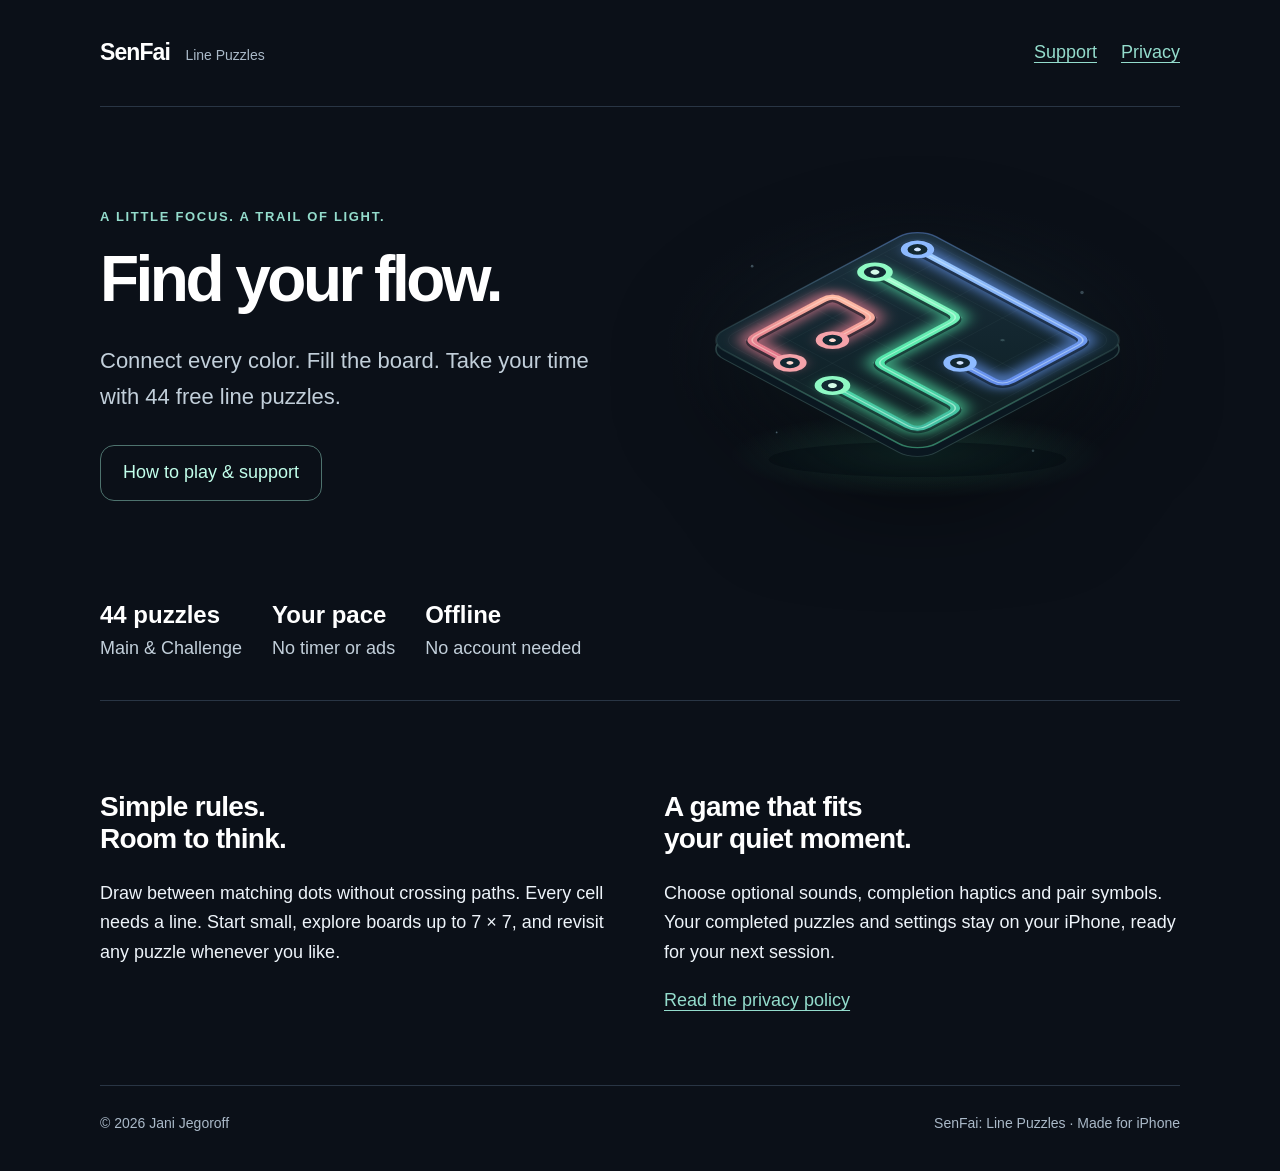
==== index.html @ 014148a4 "Publish SenFai support and privacy website" ====
<!doctype html>
<html lang="en">
<head>
<meta charset="utf-8">
<meta name="viewport" content="width=device-width,initial-scale=1">
<meta name="description" content="A little focus. A trail of light. SenFai is a free, offline line puzzle game for iPhone.">
<meta name="referrer" content="strict-origin-when-cross-origin">
<title>Find your flow · SenFai</title>
<link rel="stylesheet" href="assets/site.css">
</head>
<body>
<a class="skip" href="#main">Skip to content</a>
<header>
<a class="brand" href="index.html">SenFai <span>Line Puzzles</span>
</a>
<nav aria-label="Main navigation">
<a href="support.html" >Support</a>
<a href="privacy.html" >Privacy</a>
</nav>
</header>
<main id="main">
<section class="hero">
<div>
<p class="eyebrow">A little focus. A trail of light.</p>
<h1>Find your flow.</h1>
<p class="lead">Connect every color. Fill the board. Take your time with 44 free line puzzles.</p>
<a class="button" href="support.html">How to play &amp; support</a>
</div>
<img src="assets/first-light.svg" alt="Glowing blue, coral and green paths across a floating puzzle board" width="600" height="360">
</section>
<div class="facts">
<div>
<strong>44 puzzles</strong>Main &amp; Challenge</div>
<div>
<strong>Your pace</strong>No timer or ads</div>
<div>
<strong>Offline</strong>No account needed</div>
</div>
<section class="columns">
<div>
<h2>Simple rules.<br>Room to think.</h2>
<p>Draw between matching dots without crossing paths. Every cell needs a line. Start small, explore boards up to 7 × 7, and revisit any puzzle whenever you like.</p>
</div>
<div>
<h2>A game that fits<br>your quiet moment.</h2>
<p>Choose optional sounds, completion haptics and pair symbols. Your completed puzzles and settings stay on your iPhone, ready for your next session.</p>
<a href="privacy.html">Read the privacy policy</a>
</div>
</section>
</main>
<footer>
<span>© 2026 Jani Jegoroff</span>
<span>SenFai: Line Puzzles · Made for iPhone</span>
</footer>
</body>
</html>
---- assets/site.css ----
*{
  box-sizing:border-box
}
html{
  color-scheme:dark;
  scroll-behavior:smooth
}
body{
  margin:0;
  background:#0b1018;
  color:#eef4fa;
  font:18px/1.65 -apple-system,BlinkMacSystemFont,"Segoe UI",sans-serif
}
a{
  color:#94dccc;
  text-underline-offset:.2em
}
a:hover{
  color:#c6fff1
}
a:focus-visible,summary:focus-visible{
  outline:3px solid #94dccc;
  outline-offset:6px
}
header,main,footer{
  width:min(1080px,calc(100% - 48px));
  margin:auto
}
header{
  display:flex;
  align-items:center;
  justify-content:space-between;
  gap:24px;
  padding:30px 0;
  border-bottom:1px solid #293544
}
nav{
  display:flex;
  gap:24px;
  flex-wrap:wrap
}
nav a{
  padding:8px 0
}
.brand{
  font-size:23px;
  font-weight:750;
  letter-spacing:-.04em;
  color:#fff;
  text-decoration:none
}
.brand span{
  font-size:14px;
  font-weight:450;
  letter-spacing:0;
  color:#aab9c8;
  margin-left:10px
}
.eyebrow{
  color:#94dccc;
  font-size:13px;
  font-weight:650;
  letter-spacing:.13em;
  text-transform:uppercase
}
h1,h2,h3{
  line-height:1.15;
  color:#fff
}
h1{
  font-size:clamp(40px,6vw,70px);
  letter-spacing:-.055em;
  margin:16px 0 26px;
  max-width:850px
}
h2{
  font-size:28px;
  letter-spacing:-.025em;
  margin-top:42px
}
h3{
  font-size:21px
}
p{
  max-width:740px
}
.lead{
  font-size:22px;
  color:#c2cfda;
  max-width:660px
}
.hero{
  display:grid;
  grid-template-columns:1fr 1fr;
  align-items:center;
  gap:30px;
  padding:64px 0 40px
}
.hero img{
  width:100%;
  filter:drop-shadow(0 30px 45px #0008)
}
.hero h1{
  font-size:clamp(44px,5vw,68px)
}
.facts{
  display:flex;
  gap:30px;
  flex-wrap:wrap;
  padding:24px 0 36px;
  border-bottom:1px solid #293544;
  color:#c2cfda
}
.facts strong{
  display:block;
  font-size:24px;
  color:#fff
}
.page-title{
  padding-top:48px
}
.article{
  max-width:780px;
  margin:0 0 64px
}
.article ul{
  padding-left:24px
}
.contact{
  border-left:3px solid #8ed5c6;
  padding:4px 0 4px 24px;
  margin:34px 0
}
.contact a{
  overflow-wrap:anywhere
}
.button{
  display:inline-block;
  border:1px solid #4e736e;
  border-radius:14px;
  padding:12px 22px;
  text-decoration:none;
  color:#c2ffeb;
  margin:8px 12px 8px 0
}
.columns{
  display:grid;
  grid-template-columns:1fr 1fr;
  gap:48px;
  margin:48px 0 70px
}
details{
  border-bottom:1px solid #293544;
  padding:20px 0
}
summary{
  font-size:21px;
  font-weight:650;
  cursor:pointer;
  min-height:44px;
  display:list-item
}
details p{
  color:#c2cfda;
  margin-bottom:6px
}
.muted{
  color:#aab9c8;
  font-size:15px
}
footer{
  border-top:1px solid #293544;
  padding:26px 0 36px;
  font-size:14px;
  color:#aab9c8;
  display:flex;
  justify-content:space-between;
  gap:20px;
  flex-wrap:wrap
}
.skip{
  position:absolute;
  left:12px;
  top:-90px;
  background:#fff;
  color:#000;
  padding:12px;
  z-index:9
}
.skip:focus{
  top:8px
}
@media(max-width:680px){
  body{
    font-size:17px
  }
  header,main,footer{
    width:calc(100% - 36px)
  }
  header{
    align-items:flex-start;
    gap:12px;
    flex-direction:column;
    padding:22px 0
  }
  .brand span{
    display:block;
    margin-left:0
  }
  nav{
    gap:24px
  }
  .hero{
    grid-template-columns:1fr;
    padding-top:36px;
    gap:0
  }
  .hero img{
    max-height:260px
  }
  .hero h1{
    font-size:52px
  }
  .facts{
    gap:24px
  }
  .columns{
    grid-template-columns:1fr;
    gap:8px;
    margin-top:24px
  }
  h2{
    font-size:25px
  }
  .page-title{
    padding-top:32px
  }
  .lead{
    font-size:20px
  }
}
@media(prefers-reduced-motion:reduce){
  html{
    scroll-behavior:auto
  }
}
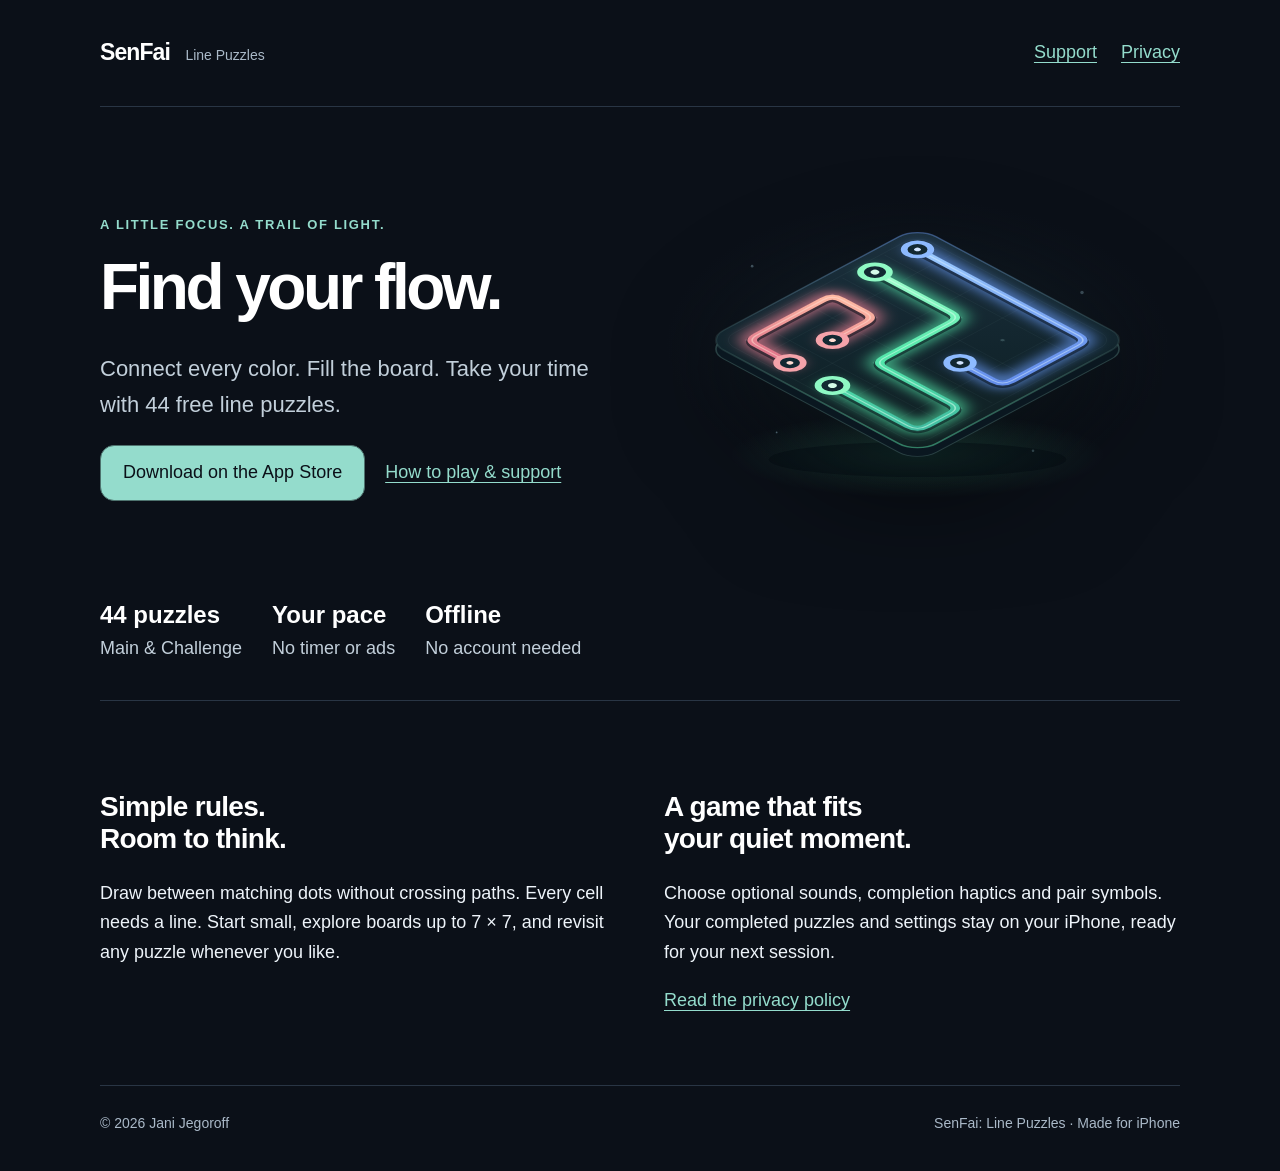
==== commit fe121fb9: "Link the SenFai homepage to its App Store listing" ====
--- a/index.html
+++ b/index.html
@@ -24,7 +24,10 @@
 <p class="eyebrow">A little focus. A trail of light.</p>
 <h1>Find your flow.</h1>
 <p class="lead">Connect every color. Fill the board. Take your time with 44 free line puzzles.</p>
-<a class="button" href="support.html">How to play &amp; support</a>
+<div class="hero-actions">
+<a class="button" href="https://apps.apple.com/app/id6821340109">Download on the App Store</a>
+<a href="support.html">How to play &amp; support</a>
+</div>
 </div>
 <img src="assets/first-light.svg" alt="Glowing blue, coral and green paths across a floating puzzle board" width="600" height="360">
 </section>
--- a/assets/site.css
+++ b/assets/site.css
@@ -102,6 +102,25 @@
 }
 .hero h1{
   font-size:clamp(44px,5vw,68px)
+}
+.hero-actions{
+  display:flex;
+  flex-wrap:wrap;
+  align-items:center;
+  gap:4px 20px
+}
+.hero-actions a{
+  display:inline-flex;
+  align-items:center;
+  min-height:44px
+}
+.hero-actions .button{
+  margin:0;
+  background:#94dccc;
+  color:#0b1018
+}
+.hero-actions .button:hover{
+  background:#c6fff1
 }
 .facts{
   display:flex;
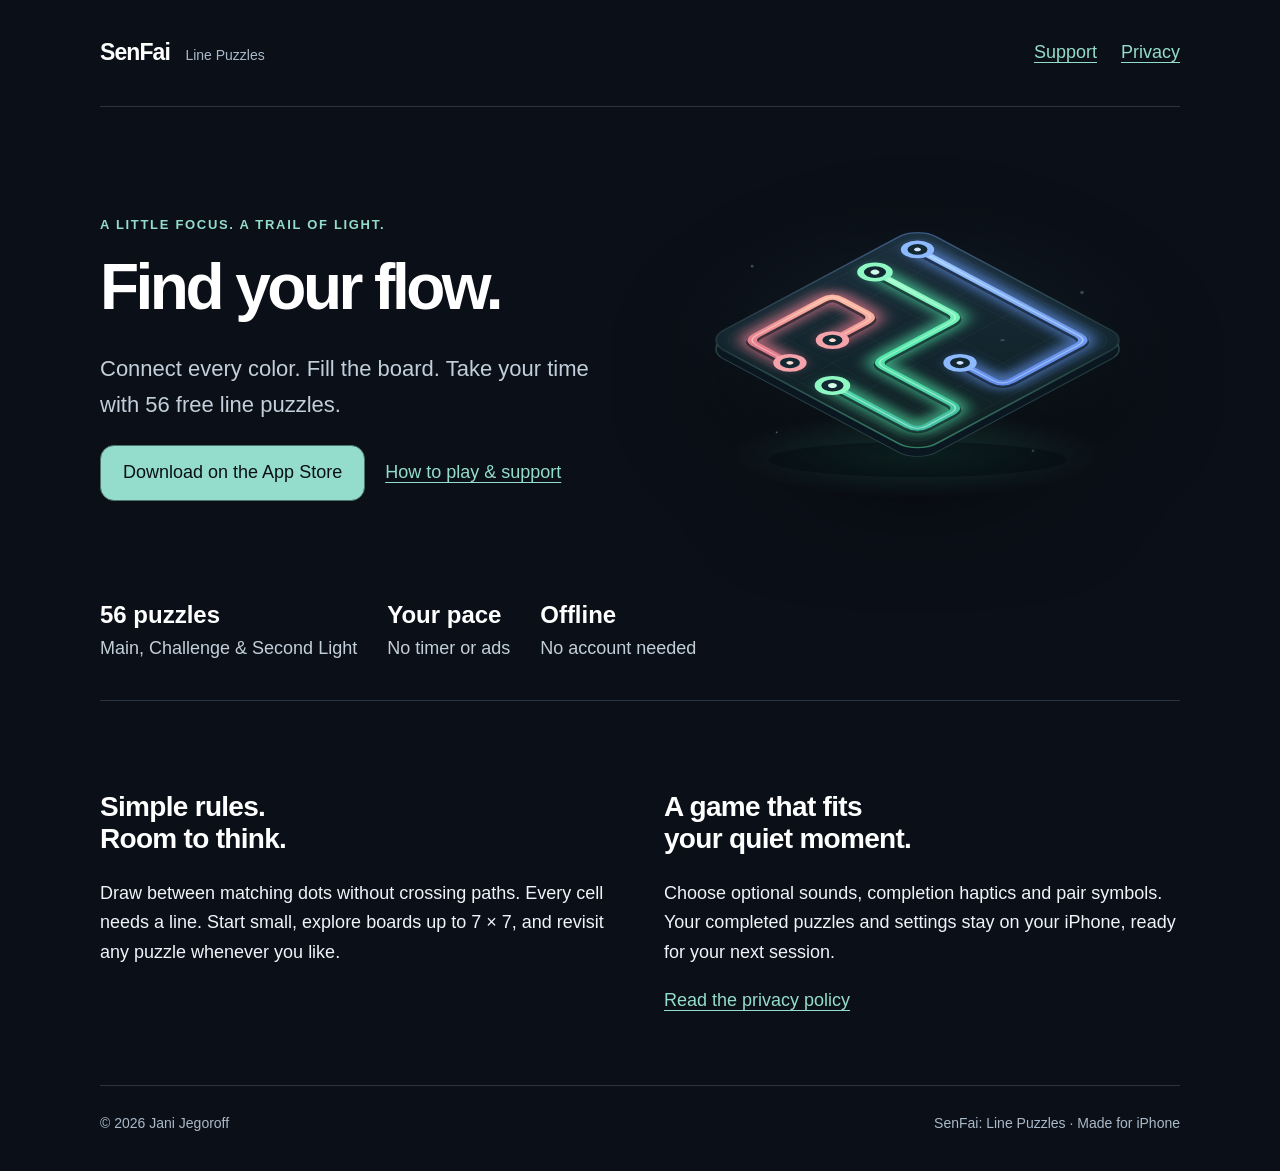
==== commit 3cd3c554: "docs: publish 56-puzzle homepage for SenFai 1.5" ====
--- a/index.html
+++ b/index.html
@@ -3,7 +3,7 @@
 <head>
 <meta charset="utf-8">
 <meta name="viewport" content="width=device-width,initial-scale=1">
-<meta name="description" content="A little focus. A trail of light. SenFai is a free, offline line puzzle game for iPhone.">
+<meta name="description" content="A little focus. A trail of light. SenFai brings 56 free, offline line puzzles to iPhone.">
 <meta name="referrer" content="strict-origin-when-cross-origin">
 <title>Find your flow · SenFai</title>
 <link rel="stylesheet" href="assets/site.css">
@@ -23,7 +23,7 @@
 <div>
 <p class="eyebrow">A little focus. A trail of light.</p>
 <h1>Find your flow.</h1>
-<p class="lead">Connect every color. Fill the board. Take your time with 44 free line puzzles.</p>
+<p class="lead">Connect every color. Fill the board. Take your time with 56 free line puzzles.</p>
 <div class="hero-actions">
 <a class="button" href="https://apps.apple.com/app/id6821340109">Download on the App Store</a>
 <a href="support.html">How to play &amp; support</a>
@@ -33,7 +33,7 @@
 </section>
 <div class="facts">
 <div>
-<strong>44 puzzles</strong>Main &amp; Challenge</div>
+<strong>56 puzzles</strong>Main, Challenge &amp; Second Light</div>
 <div>
 <strong>Your pace</strong>No timer or ads</div>
 <div>
